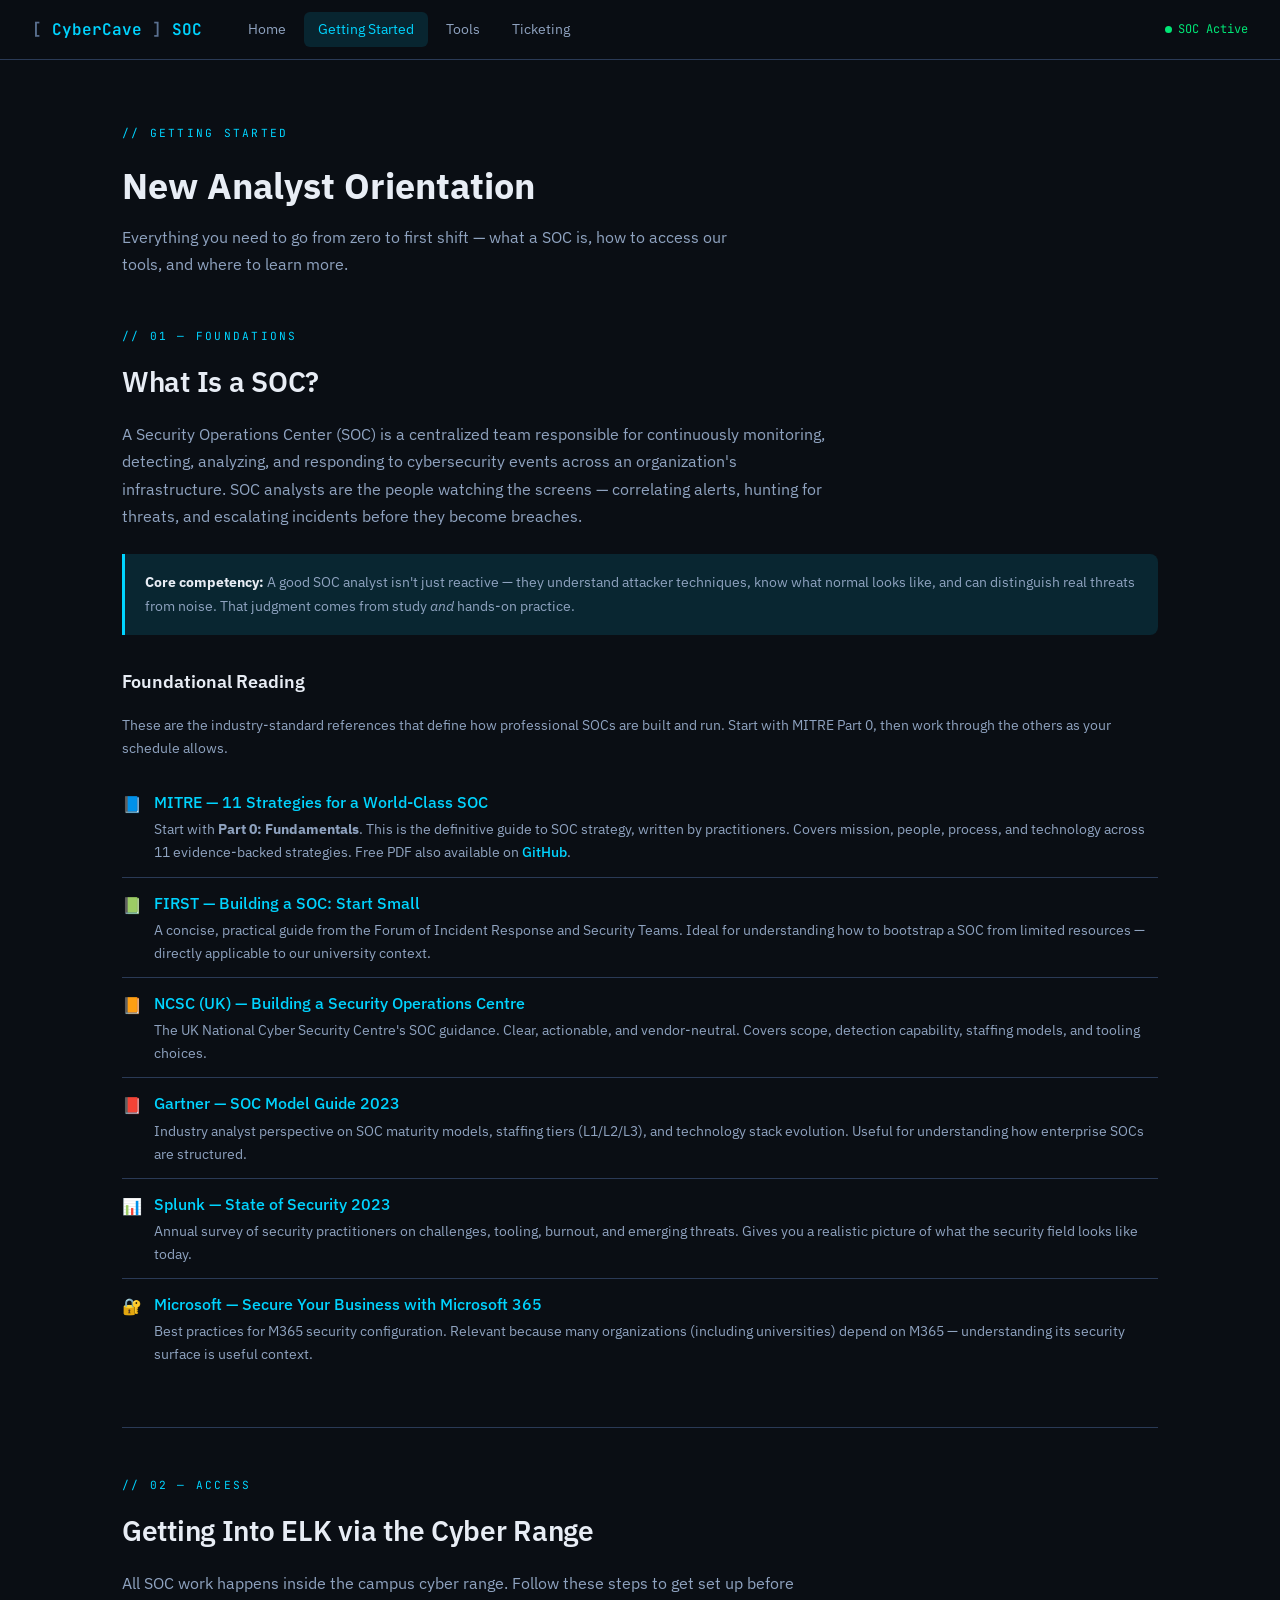
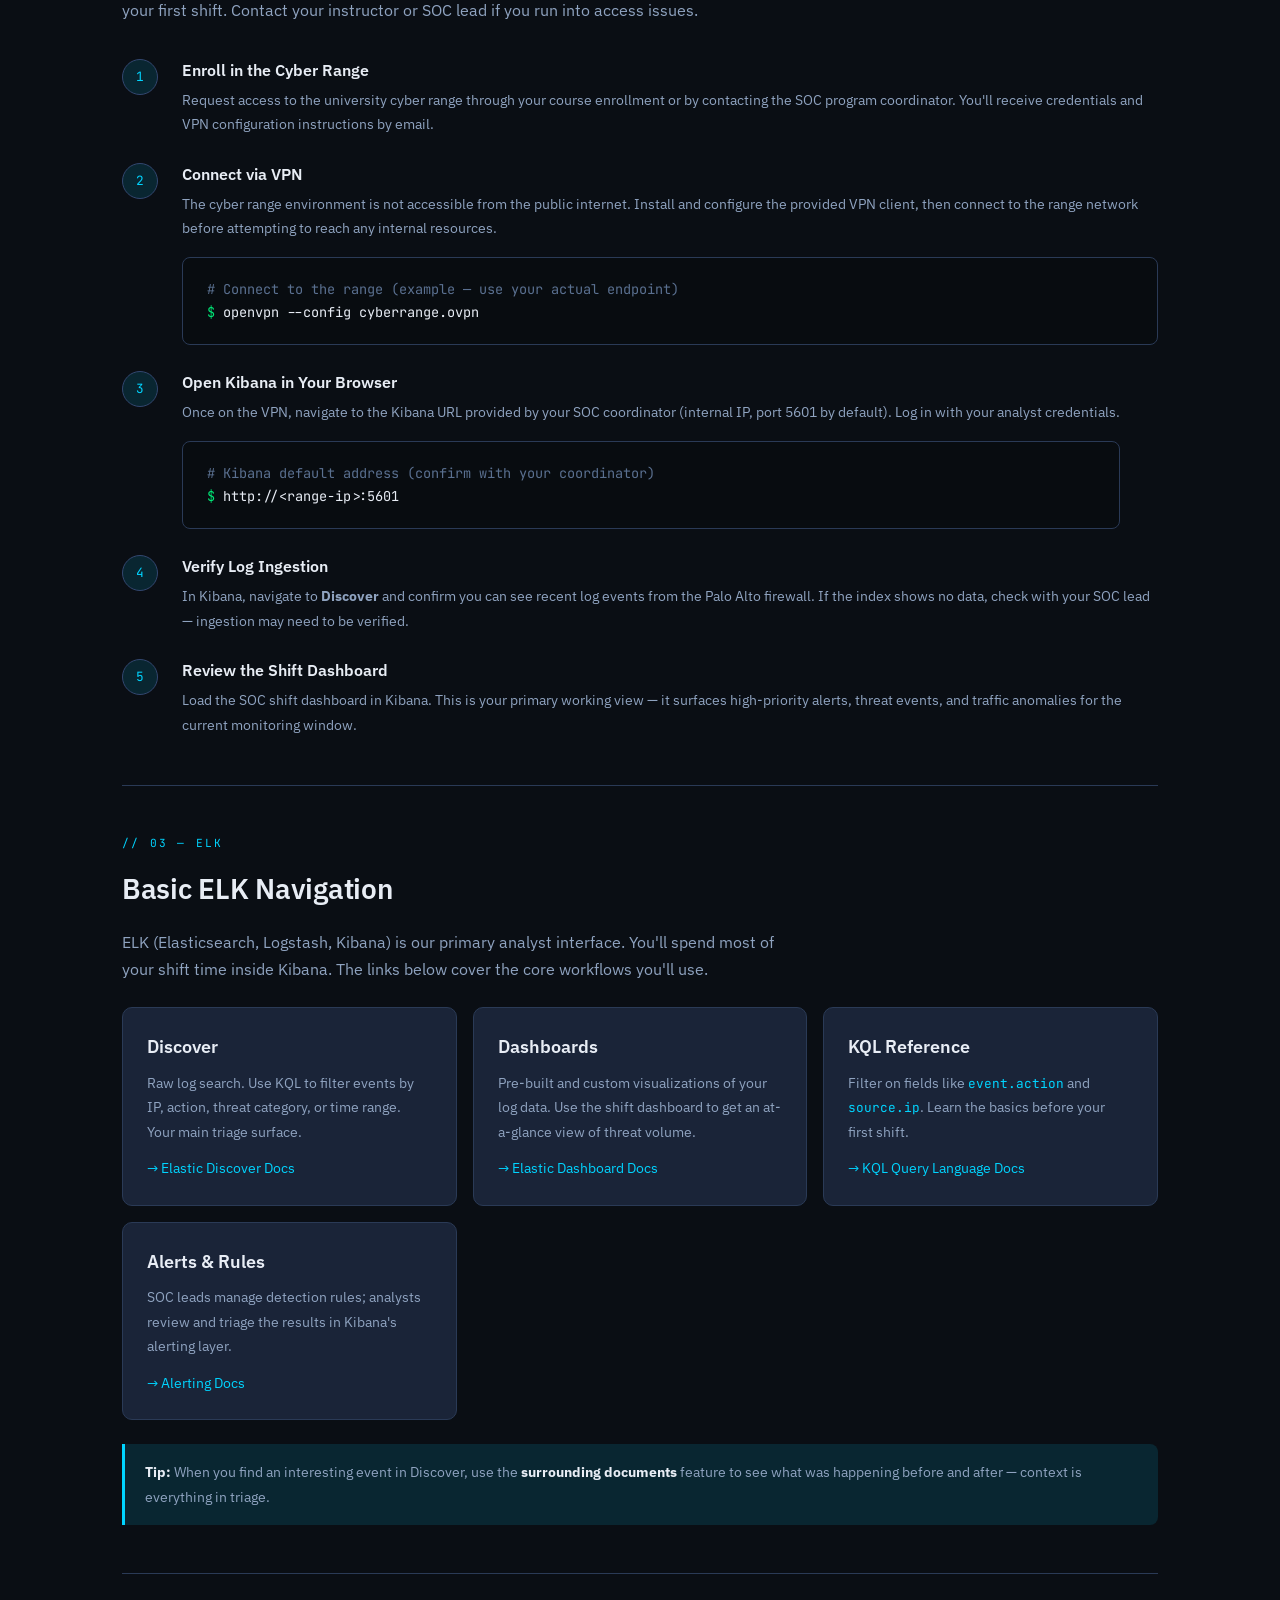
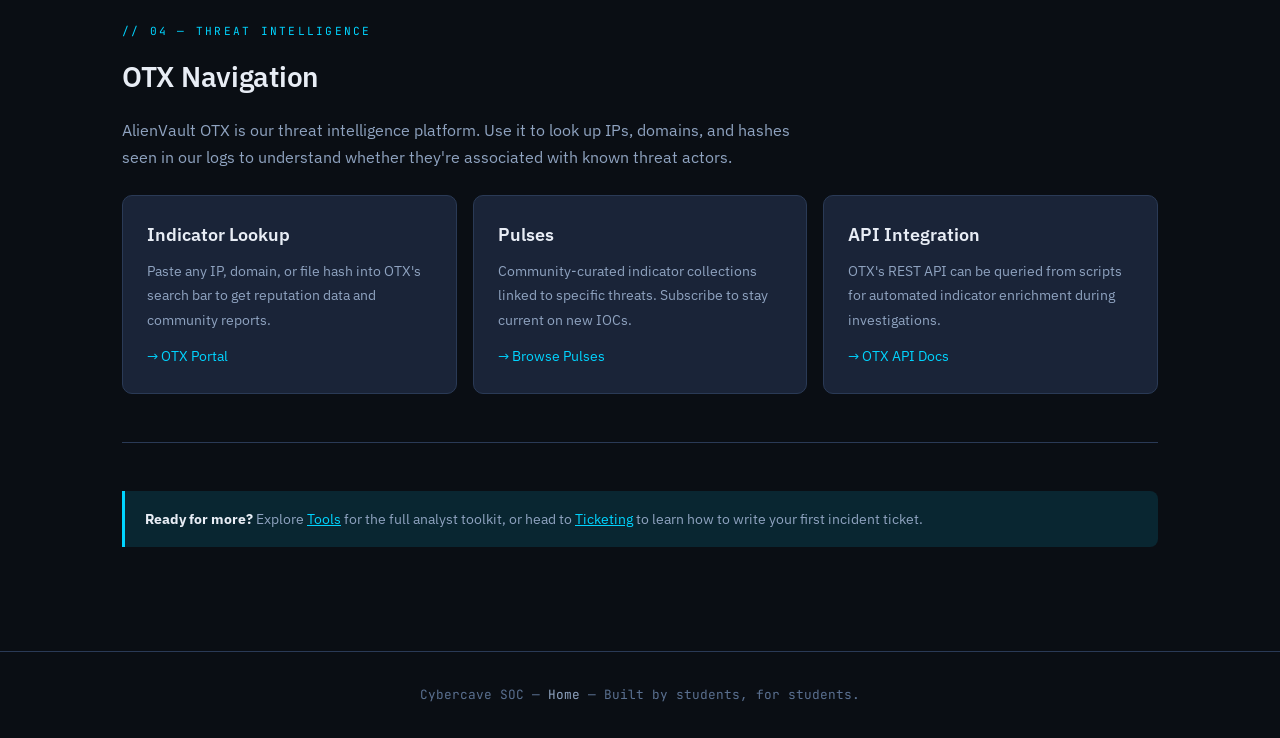
==== getting-started/index.html @ 420cb960 "Add getting-started page" ====
<!DOCTYPE html>
<html lang="en">
<head>
  <meta charset="UTF-8" />
  <meta name="viewport" content="width=device-width, initial-scale=1.0" />
  <title>Getting Started — Cybercave SOC</title>
  <link rel="preconnect" href="https://fonts.googleapis.com" />
  <link href="https://fonts.googleapis.com/css2?family=IBM+Plex+Sans:wght@400;500;600;700&family=JetBrains+Mono:wght@400;600&display=swap" rel="stylesheet" />
  <link rel="stylesheet" href="../style.css" />
</head>
<body>

<nav>
  <a href="../index.html" class="nav-brand">
    <span class="bracket">[</span>CyberCave<span class="bracket">]</span> SOC
  </a>
  <ul class="nav-links">
    <li><a href="../index.html">Home</a></li>
    <li><a href="index.html" class="active">Getting Started</a></li>
    <li><a href="../tools/index.html">Tools</a></li>
    <li><a href="../ticketing/index.html">Ticketing</a></li>
  </ul>
  <span class="nav-status">SOC Active</span>
</nav>

<div class="page-wrapper">

  <p class="section-label" style="margin-top: 1rem;">// Getting Started</p>
  <h1 style="font-size: 2.25rem; font-weight: 700; margin-bottom: 0.5rem;">New Analyst Orientation</h1>
  <p class="text-muted" style="font-size: 1rem; margin-bottom: 3rem; max-width: 640px;">
    Everything you need to go from zero to first shift — what a SOC is, how to access our tools,
    and where to learn more.
  </p>

  <section>
    <p class="section-label">// 01 — Foundations</p>
    <h2>What Is a SOC?</h2>
    <p class="text-muted" style="max-width: 720px; margin-bottom: 1.5rem;">
      A Security Operations Center (SOC) is a centralized team responsible for continuously monitoring,
      detecting, analyzing, and responding to cybersecurity events across an organization's infrastructure.
      SOC analysts are the people watching the screens — correlating alerts, hunting for threats,
      and escalating incidents before they become breaches.
    </p>

    <div class="callout">
      <p>
        <strong>Core competency:</strong> A good SOC analyst isn't just reactive — they understand
        attacker techniques, know what normal looks like, and can distinguish real threats from noise.
        That judgment comes from study <em>and</em> hands-on practice.
      </p>
    </div>

    <h3 style="margin-top: 2rem; margin-bottom: 1rem;">Foundational Reading</h3>
    <p class="text-muted text-sm" style="margin-bottom: 1rem;">
      These are the industry-standard references that define how professional SOCs are built and run.
      Start with MITRE Part 0, then work through the others as your schedule allows.
    </p>

    <ul class="resource-list">
      <li>
        <span class="res-icon">📘</span>
        <div>
          <a href="https://www.mitre.org/publications/technical-papers/11-strategies-world-class-cybersecurity-operations-center" target="_blank">
            MITRE — 11 Strategies for a World-Class SOC
          </a>
          <span class="res-desc">
            Start with <strong>Part 0: Fundamentals</strong>. This is the definitive guide to SOC strategy,
            written by practitioners. Covers mission, people, process, and technology across 11 evidence-backed strategies.
            Free PDF also available on <a href="https://github.com/cyb3rxp/awesome-soc/blob/main/11-strategies-of-a-world-class-cybersecurity-operations-center.pdf" target="_blank">GitHub</a>.
          </span>
        </div>
      </li>
      <li>
        <span class="res-icon">📗</span>
        <div>
          <a href="https://www.first.org/resources/guides/Factsheet_Building_a_SOC_start_small.pdf" target="_blank">
            FIRST — Building a SOC: Start Small
          </a>
          <span class="res-desc">
            A concise, practical guide from the Forum of Incident Response and Security Teams.
            Ideal for understanding how to bootstrap a SOC from limited resources —
            directly applicable to our university context.
          </span>
        </div>
      </li>
      <li>
        <span class="res-icon">📙</span>
        <div>
          <a href="https://www.ncsc.gov.uk/collection/building-a-security-operations-centre" target="_blank">
            NCSC (UK) — Building a Security Operations Centre
          </a>
          <span class="res-desc">
            The UK National Cyber Security Centre's SOC guidance. Clear, actionable, and vendor-neutral.
            Covers scope, detection capability, staffing models, and tooling choices.
          </span>
        </div>
      </li>
      <li>
        <span class="res-icon">📕</span>
        <div>
          <a href="https://fr.scribd.com/document/732782046/Gartner-SOC-Model-Guide-2023" target="_blank">
            Gartner — SOC Model Guide 2023
          </a>
          <span class="res-desc">
            Industry analyst perspective on SOC maturity models, staffing tiers (L1/L2/L3),
            and technology stack evolution. Useful for understanding how enterprise SOCs are structured.
          </span>
        </div>
      </li>
      <li>
        <span class="res-icon">📊</span>
        <div>
          <a href="https://www.splunk.com/en_us/pdfs/gated/ebooks/state-of-security-2023.pdf" target="_blank">
            Splunk — State of Security 2023
          </a>
          <span class="res-desc">
            Annual survey of security practitioners on challenges, tooling, burnout, and emerging threats.
            Gives you a realistic picture of what the security field looks like today.
          </span>
        </div>
      </li>
      <li>
        <span class="res-icon">🔐</span>
        <div>
          <a href="https://learn.microsoft.com/en-us/microsoft-365/admin/security-and-compliance/m365b-security-best-practices?view=o365-worldwide" target="_blank">
            Microsoft — Secure Your Business with Microsoft 365
          </a>
          <span class="res-desc">
            Best practices for M365 security configuration. Relevant because many organizations
            (including universities) depend on M365 — understanding its security surface is useful context.
          </span>
        </div>
      </li>
    </ul>
  </section>

  <hr class="section-divider" />

  <section>
    <p class="section-label">// 02 — Access</p>
    <h2>Getting Into ELK via the Cyber Range</h2>
    <p class="text-muted" style="margin-bottom: 1.5rem; max-width: 680px;">
      All SOC work happens inside the campus cyber range. Follow these steps to get set up
      before your first shift. Contact your instructor or SOC lead if you run into access issues.
    </p>

    <div class="steps">
      <div class="step">
        <div class="step-num"></div>
        <div class="step-body">
          <h4>Enroll in the Cyber Range</h4>
          <p>Request access to the university cyber range through your course enrollment or
          by contacting the SOC program coordinator. You'll receive credentials and VPN
          configuration instructions by email.</p>
        </div>
      </div>
      <div class="step">
        <div class="step-num"></div>
        <div class="step-body">
          <h4>Connect via VPN</h4>
          <p>The cyber range environment is not accessible from the public internet.
          Install and configure the provided VPN client, then connect to the range network
          before attempting to reach any internal resources.</p>
          <div class="terminal mt-2">
            <span class="comment"># Connect to the range (example — use your actual endpoint)</span><br>
            <span class="prompt">$</span> <span class="cmd">openvpn --config cyberrange.ovpn</span>
          </div>
        </div>
      </div>
      <div class="step">
        <div class="step-num"></div>
        <div class="step-body">
          <h4>Open Kibana in Your Browser</h4>
          <p>Once on the VPN, navigate to the Kibana URL provided by your SOC coordinator
          (internal IP, port 5601 by default). Log in with your analyst credentials.</p>
          <div class="terminal mt-2">
            <span class="comment"># Kibana default address (confirm with your coordinator)</span><br>
            <span class="prompt">$</span> <span class="cmd">http://&lt;range-ip&gt;:5601</span>
          </div>
        </div>
      </div>
      <div class="step">
        <div class="step-num"></div>
        <div class="step-body">
          <h4>Verify Log Ingestion</h4>
          <p>In Kibana, navigate to <strong>Discover</strong> and confirm you can see recent
          log events from the Palo Alto firewall. If the index shows no data, check with
          your SOC lead — ingestion may need to be verified.</p>
        </div>
      </div>
      <div class="step">
        <div class="step-num"></div>
        <div class="step-body">
          <h4>Review the Shift Dashboard</h4>
          <p>Load the SOC shift dashboard in Kibana. This is your primary working view —
          it surfaces high-priority alerts, threat events, and traffic anomalies for
          the current monitoring window.</p>
        </div>
      </div>
    </div>
  </section>

  <hr class="section-divider" />

  <section>
    <p class="section-label">// 03 — ELK</p>
    <h2>Basic ELK Navigation</h2>
    <p class="text-muted" style="margin-bottom: 1.5rem; max-width: 680px;">
      ELK (Elasticsearch, Logstash, Kibana) is our primary analyst interface. You'll spend most
      of your shift time inside Kibana. The links below cover the core workflows you'll use.
    </p>
    <div class="card-grid">
      <div class="card">
        <h3>Discover</h3>
        <p>Raw log search. Use KQL to filter events by IP, action, threat category, or time range. Your main triage surface.</p>
        <p style="margin-top: 0.75rem;"><a href="https://www.elastic.co/guide/en/kibana/current/discover.html" target="_blank">→ Elastic Discover Docs</a></p>
      </div>
      <div class="card">
        <h3>Dashboards</h3>
        <p>Pre-built and custom visualizations of your log data. Use the shift dashboard to get an at-a-glance view of threat volume.</p>
        <p style="margin-top: 0.75rem;"><a href="https://www.elastic.co/guide/en/kibana/current/dashboard.html" target="_blank">→ Elastic Dashboard Docs</a></p>
      </div>
      <div class="card">
        <h3>KQL Reference</h3>
        <p>Filter on fields like <code style="font-family: var(--mono); font-size: 0.8rem; color: var(--accent);">event.action</code> and <code style="font-family: var(--mono); font-size: 0.8rem; color: var(--accent);">source.ip</code>. Learn the basics before your first shift.</p>
        <p style="margin-top: 0.75rem;"><a href="https://www.elastic.co/guide/en/kibana/current/kuery-query.html" target="_blank">→ KQL Query Language Docs</a></p>
      </div>
      <div class="card">
        <h3>Alerts & Rules</h3>
        <p>SOC leads manage detection rules; analysts review and triage the results in Kibana's alerting layer.</p>
        <p style="margin-top: 0.75rem;"><a href="https://www.elastic.co/guide/en/kibana/current/alerting-getting-started.html" target="_blank">→ Alerting Docs</a></p>
      </div>
    </div>
    <div class="callout mt-3">
      <p><strong>Tip:</strong> When you find an interesting event in Discover, use the <strong>surrounding documents</strong> feature to see what was happening before and after — context is everything in triage.</p>
    </div>
  </section>

  <hr class="section-divider" />

  <section>
    <p class="section-label">// 04 — Threat Intelligence</p>
    <h2>OTX Navigation</h2>
    <p class="text-muted" style="margin-bottom: 1.5rem; max-width: 680px;">
      AlienVault OTX is our threat intelligence platform. Use it to look up IPs, domains, and hashes
      seen in our logs to understand whether they're associated with known threat actors.
    </p>
    <div class="card-grid">
      <div class="card">
        <h3>Indicator Lookup</h3>
        <p>Paste any IP, domain, or file hash into OTX's search bar to get reputation data and community reports.</p>
        <p style="margin-top: 0.75rem;"><a href="https://otx.alienvault.com" target="_blank">→ OTX Portal</a></p>
      </div>
      <div class="card">
        <h3>Pulses</h3>
        <p>Community-curated indicator collections linked to specific threats. Subscribe to stay current on new IOCs.</p>
        <p style="margin-top: 0.75rem;"><a href="https://otx.alienvault.com/browse/pulses" target="_blank">→ Browse Pulses</a></p>
      </div>
      <div class="card">
        <h3>API Integration</h3>
        <p>OTX's REST API can be queried from scripts for automated indicator enrichment during investigations.</p>
        <p style="margin-top: 0.75rem;"><a href="https://otx.alienvault.com/api" target="_blank">→ OTX API Docs</a></p>
      </div>
    </div>
  </section>

  <hr class="section-divider" />

  <div class="callout">
    <p>
      <strong>Ready for more?</strong> Explore <a href="../tools/index.html">Tools</a>
      for the full analyst toolkit, or head to <a href="../ticketing/index.html">Ticketing</a>
      to learn how to write your first incident ticket.
    </p>
  </div>

</div>

<footer>
  <p>Cybercave SOC &mdash; <a href="../index.html">Home</a> &mdash; Built by students, for students.</p>
</footer>

</body>
</html>
---- style.css ----
:root {
  --bg: #0a0e14;
  --bg2: #0f1520;
  --bg3: #141c2b;
  --surface: #1a2438;
  --surface2: #1e2b40;
  --border: #2a3a56;
  --border2: #334770;
  --accent: #00d4ff;
  --accent2: #0099cc;
  --accent-glow: rgba(0, 212, 255, 0.12);
  --green: #00e676;
  --amber: #ffab40;
  --red: #ff5252;
  --text: #e8edf5;
  --text2: #8fa3c0;
  --text3: #5a7090;
  --mono: 'JetBrains Mono', 'Fira Code', 'Courier New', monospace;
  --sans: 'IBM Plex Sans', 'Segoe UI', sans-serif;
}

* { box-sizing: border-box; margin: 0; padding: 0; }

html { scroll-behavior: smooth; }

body {
  background: var(--bg);
  color: var(--text);
  font-family: var(--sans);
  font-size: 16px;
  line-height: 1.7;
  min-height: 100vh;
}

/* ── NAV ── */
nav {
  position: sticky;
  top: 0;
  z-index: 100;
  background: rgba(10, 14, 20, 0.92);
  backdrop-filter: blur(12px);
  border-bottom: 1px solid var(--border);
  padding: 0 2rem;
  display: flex;
  align-items: center;
  gap: 2rem;
  height: 60px;
}

.nav-brand {
  display: flex;
  align-items: center;
  gap: 10px;
  font-family: var(--mono);
  font-size: 1rem;
  font-weight: 600;
  color: var(--accent);
  text-decoration: none;
  white-space: nowrap;
}

.nav-brand .bracket { color: var(--text3); }

.nav-links {
  display: flex;
  gap: 0.25rem;
  list-style: none;
  flex: 1;
}

.nav-links a {
  display: block;
  padding: 6px 14px;
  border-radius: 6px;
  color: var(--text2);
  text-decoration: none;
  font-size: 0.875rem;
  transition: color 0.2s, background 0.2s;
}

.nav-links a:hover,
.nav-links a.active {
  color: var(--accent);
  background: var(--accent-glow);
}

.nav-status {
  font-family: var(--mono);
  font-size: 0.75rem;
  color: var(--green);
  display: flex;
  align-items: center;
  gap: 6px;
}

.nav-status::before {
  content: '';
  width: 7px;
  height: 7px;
  border-radius: 50%;
  background: var(--green);
  animation: pulse 2s infinite;
}

@keyframes pulse {
  0%, 100% { opacity: 1; }
  50% { opacity: 0.4; }
}

/* ── LAYOUT ── */
.page-wrapper {
  max-width: 1100px;
  margin: 0 auto;
  padding: 3rem 2rem 5rem;
}

.page-wrapper.wide {
  max-width: 1300px;
}

/* ── HERO ── */
.hero {
  padding: 5rem 2rem 4rem;
  text-align: center;
  position: relative;
  overflow: hidden;
}

.hero-eyebrow {
  font-family: var(--mono);
  font-size: 0.75rem;
  letter-spacing: 0.15em;
  color: var(--accent);
  text-transform: uppercase;
  margin-bottom: 1.25rem;
}

.hero h1 {
  font-size: clamp(2.5rem, 6vw, 4.5rem);
  font-weight: 700;
  line-height: 1.1;
  letter-spacing: -0.02em;
  margin-bottom: 1.5rem;
}

.hero h1 .dim { color: var(--text3); }
.hero h1 .highlight { color: var(--accent); }

.hero-sub {
  font-size: 1.125rem;
  color: var(--text2);
  max-width: 640px;
  margin: 0 auto 2.5rem;
}

.hero-grid {
  display: grid;
  grid-template-columns: repeat(3, 1fr);
  gap: 1px;
  background: var(--border);
  border: 1px solid var(--border);
  border-radius: 12px;
  overflow: hidden;
  max-width: 700px;
  margin: 0 auto;
}

.hero-stat {
  background: var(--bg2);
  padding: 1.25rem;
  text-align: center;
}

.hero-stat .num {
  font-family: var(--mono);
  font-size: 1.75rem;
  font-weight: 600;
  color: var(--accent);
  display: block;
}

.hero-stat .label {
  font-size: 0.75rem;
  color: var(--text3);
  text-transform: uppercase;
  letter-spacing: 0.08em;
}

/* ── SECTION HEADINGS ── */
.section-label {
  font-family: var(--mono);
  font-size: 0.7rem;
  letter-spacing: 0.2em;
  text-transform: uppercase;
  color: var(--accent);
  margin-bottom: 0.75rem;
}

h2 {
  font-size: 1.75rem;
  font-weight: 600;
  letter-spacing: -0.01em;
  margin-bottom: 1rem;
}

h3 {
  font-size: 1.125rem;
  font-weight: 600;
  margin-bottom: 0.5rem;
}

/* ── CARDS ── */
.card {
  background: var(--surface);
  border: 1px solid var(--border);
  border-radius: 10px;
  padding: 1.5rem;
}

.card-grid {
  display: grid;
  grid-template-columns: repeat(auto-fit, minmax(280px, 1fr));
  gap: 1rem;
  margin-top: 1.5rem;
}

.card-icon {
  width: 40px;
  height: 40px;
  border-radius: 8px;
  background: var(--accent-glow);
  border: 1px solid var(--border2);
  display: flex;
  align-items: center;
  justify-content: center;
  margin-bottom: 1rem;
  font-size: 1.1rem;
  color: var(--accent);
}

.card p {
  color: var(--text2);
  font-size: 0.9rem;
}

.card a {
  color: var(--accent);
  text-decoration: none;
}

.card a:hover { text-decoration: underline; }

/* ── ARCHITECTURE DIAGRAM ── */
.arch-block {
  background: var(--bg2);
  border: 1px solid var(--border);
  border-radius: 12px;
  padding: 2rem;
  margin: 2rem 0;
}

.arch-flow {
  display: flex;
  align-items: center;
  gap: 0;
  flex-wrap: wrap;
  justify-content: center;
  margin: 1.5rem 0;
}

.arch-node {
  background: var(--surface2);
  border: 1px solid var(--border2);
  border-radius: 8px;
  padding: 1rem 1.5rem;
  text-align: center;
  min-width: 140px;
}

.arch-node .node-label {
  font-family: var(--mono);
  font-size: 0.8rem;
  color: var(--accent);
  font-weight: 600;
}

.arch-node .node-sub {
  font-size: 0.72rem;
  color: var(--text3);
  margin-top: 3px;
}

.arch-arrow {
  color: var(--text3);
  font-size: 1.5rem;
  padding: 0 0.75rem;
  flex-shrink: 0;
}

/* ── CODE / TERMINAL ── */
.terminal {
  background: #080c10;
  border: 1px solid var(--border);
  border-radius: 8px;
  padding: 1.25rem 1.5rem;
  font-family: var(--mono);
  font-size: 0.85rem;
  color: var(--text2);
  overflow-x: auto;
}

.terminal .prompt { color: var(--green); }
.terminal .cmd { color: var(--text); }
.terminal .comment { color: var(--text3); }

/* ── STEPS ── */
.steps { counter-reset: step; margin: 2rem 0; }

.step {
  display: flex;
  gap: 1.5rem;
  margin-bottom: 1.5rem;
  align-items: flex-start;
}

.step-num {
  counter-increment: step;
  width: 36px;
  height: 36px;
  border-radius: 50%;
  background: var(--accent-glow);
  border: 1px solid var(--border2);
  display: flex;
  align-items: center;
  justify-content: center;
  font-family: var(--mono);
  font-size: 0.8rem;
  color: var(--accent);
  flex-shrink: 0;
  margin-top: 2px;
}

.step-num::after { content: counter(step); }

.step-body h4 {
  font-size: 1rem;
  font-weight: 600;
  margin-bottom: 0.25rem;
}

.step-body p {
  color: var(--text2);
  font-size: 0.9rem;
}

/* ── RESOURCE LINKS ── */
.resource-list {
  list-style: none;
  margin: 1rem 0;
}

.resource-list li {
  border-bottom: 1px solid var(--border);
  padding: 0.75rem 0;
  display: flex;
  align-items: flex-start;
  gap: 0.75rem;
}

.resource-list li:last-child { border-bottom: none; }

.resource-list .res-icon {
  font-size: 1rem;
  margin-top: 2px;
  flex-shrink: 0;
}

.resource-list a {
  color: var(--accent);
  text-decoration: none;
  font-weight: 500;
}

.resource-list a:hover { text-decoration: underline; }

.resource-list .res-desc {
  display: block;
  color: var(--text2);
  font-size: 0.85rem;
  margin-top: 2px;
}

/* ── BADGES ── */
.badge {
  display: inline-block;
  font-family: var(--mono);
  font-size: 0.7rem;
  padding: 3px 8px;
  border-radius: 4px;
  font-weight: 600;
  letter-spacing: 0.05em;
  text-transform: uppercase;
}

.badge-green { background: rgba(0,230,118,0.1); color: var(--green); border: 1px solid rgba(0,230,118,0.25); }
.badge-amber { background: rgba(255,171,64,0.1); color: var(--amber); border: 1px solid rgba(255,171,64,0.25); }
.badge-red   { background: rgba(255,82,82,0.1);  color: var(--red);   border: 1px solid rgba(255,82,82,0.25); }
.badge-blue  { background: var(--accent-glow);   color: var(--accent); border: 1px solid var(--border2); }

/* ── DIVIDER ── */
.section-divider {
  border: none;
  border-top: 1px solid var(--border);
  margin: 3rem 0;
}

/* ── CALLOUT ── */
.callout {
  border-left: 3px solid var(--accent);
  background: var(--accent-glow);
  border-radius: 0 8px 8px 0;
  padding: 1rem 1.25rem;
  margin: 1.5rem 0;
}

.callout p { color: var(--text2); font-size: 0.9rem; margin: 0; }
.callout strong { color: var(--text); }

/* ── FOOTER ── */
footer {
  border-top: 1px solid var(--border);
  padding: 2rem;
  text-align: center;
  color: var(--text3);
  font-size: 0.8rem;
  font-family: var(--mono);
}

footer a { color: var(--text2); text-decoration: none; }
footer a:hover { color: var(--accent); }

/* ── TABLE ── */
.data-table {
  width: 100%;
  border-collapse: collapse;
  font-size: 0.875rem;
  margin: 1.5rem 0;
}

.data-table th {
  background: var(--surface);
  color: var(--text2);
  font-size: 0.75rem;
  text-transform: uppercase;
  letter-spacing: 0.1em;
  padding: 0.75rem 1rem;
  text-align: left;
  border-bottom: 1px solid var(--border);
}

.data-table td {
  padding: 0.75rem 1rem;
  border-bottom: 1px solid var(--border);
  color: var(--text2);
}

.data-table tr:hover td { background: var(--surface); }

.data-table .tool-name {
  color: var(--text);
  font-weight: 500;
}

/* ── UTILITY ── */
.mt-1 { margin-top: 0.5rem; }
.mt-2 { margin-top: 1rem; }
.mt-3 { margin-top: 1.5rem; }
.mt-4 { margin-top: 2rem; }
.mb-2 { margin-bottom: 1rem; }
.mb-3 { margin-bottom: 1.5rem; }

.text-mono { font-family: var(--mono); }
.text-muted { color: var(--text2); }
.text-sm { font-size: 0.875rem; }

a { color: var(--accent); }

@media (max-width: 768px) {
  nav { padding: 0 1rem; gap: 1rem; }
  .nav-links { display: none; }
  .hero { padding: 3rem 1.5rem; }
  .hero-grid { grid-template-columns: repeat(3, 1fr); }
  .page-wrapper { padding: 2rem 1.25rem 4rem; }
  .arch-flow { flex-direction: column; }
  .arch-arrow { transform: rotate(90deg); }
}
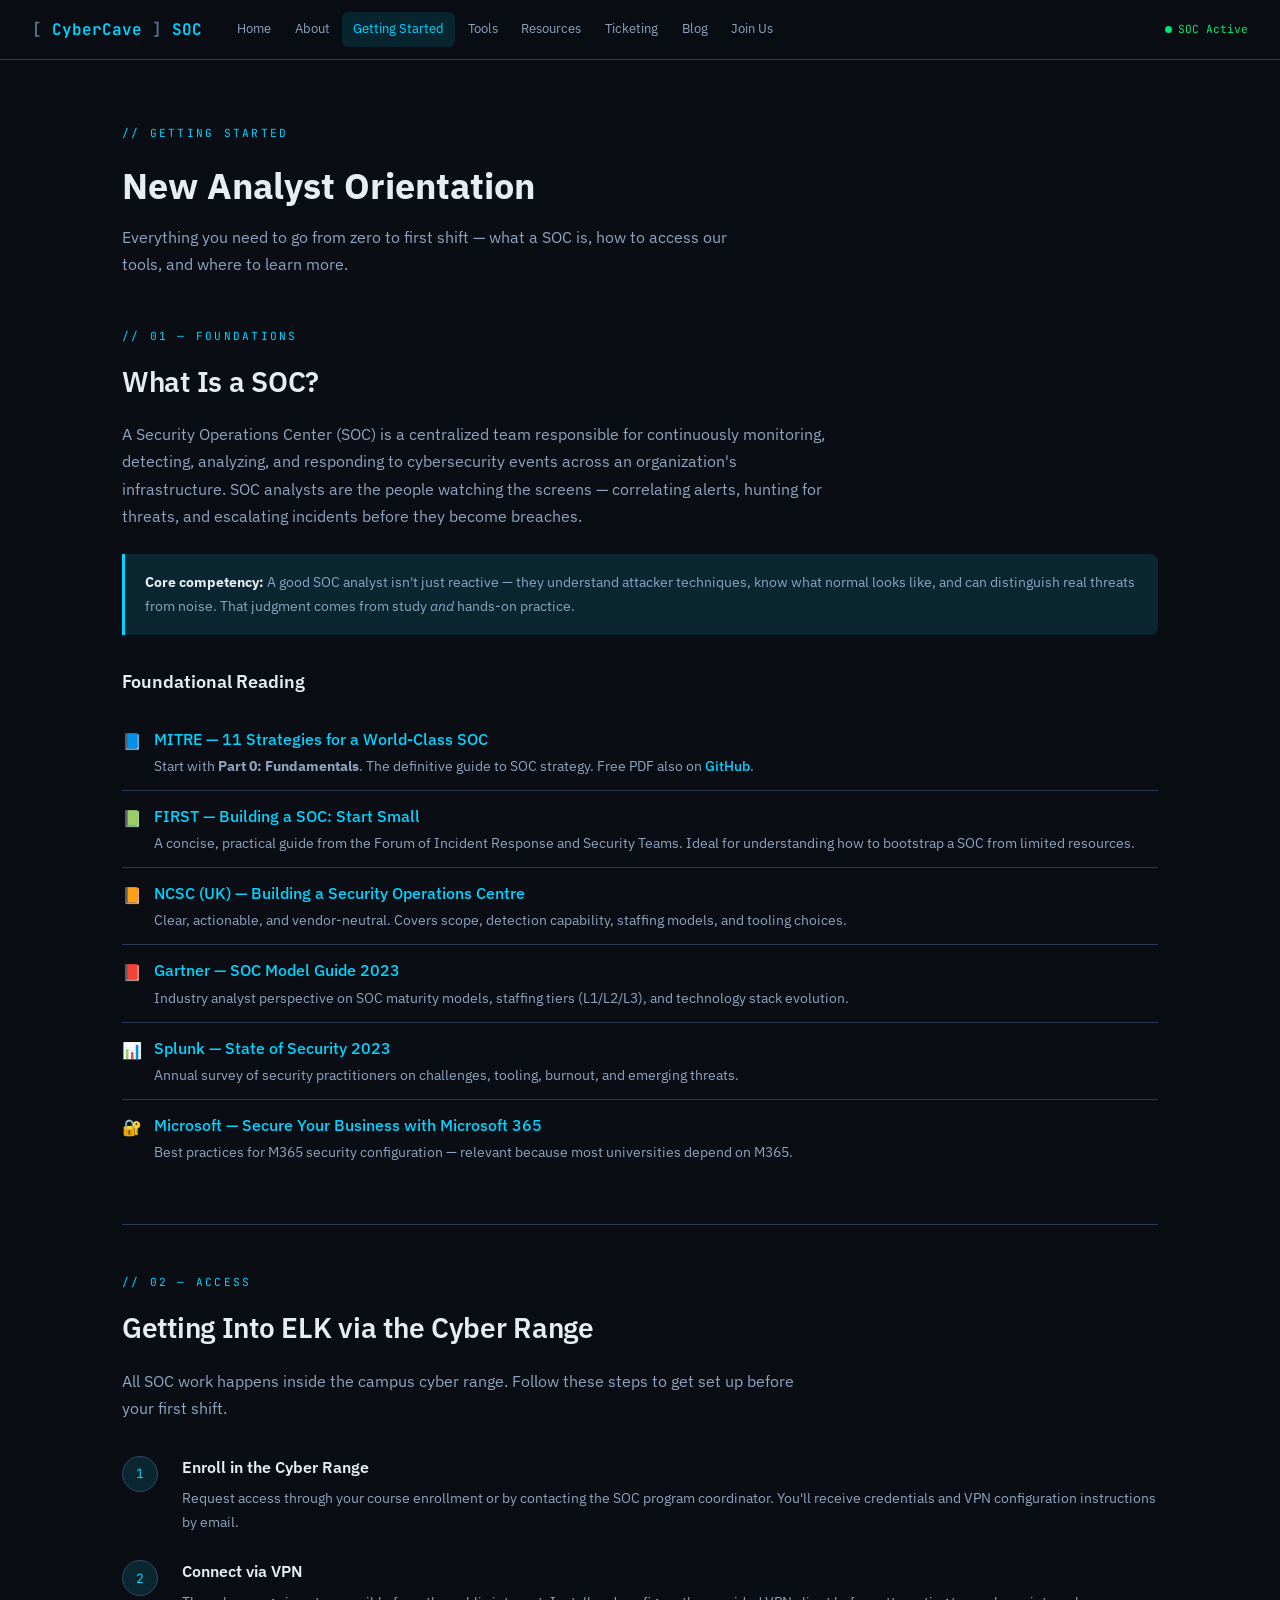
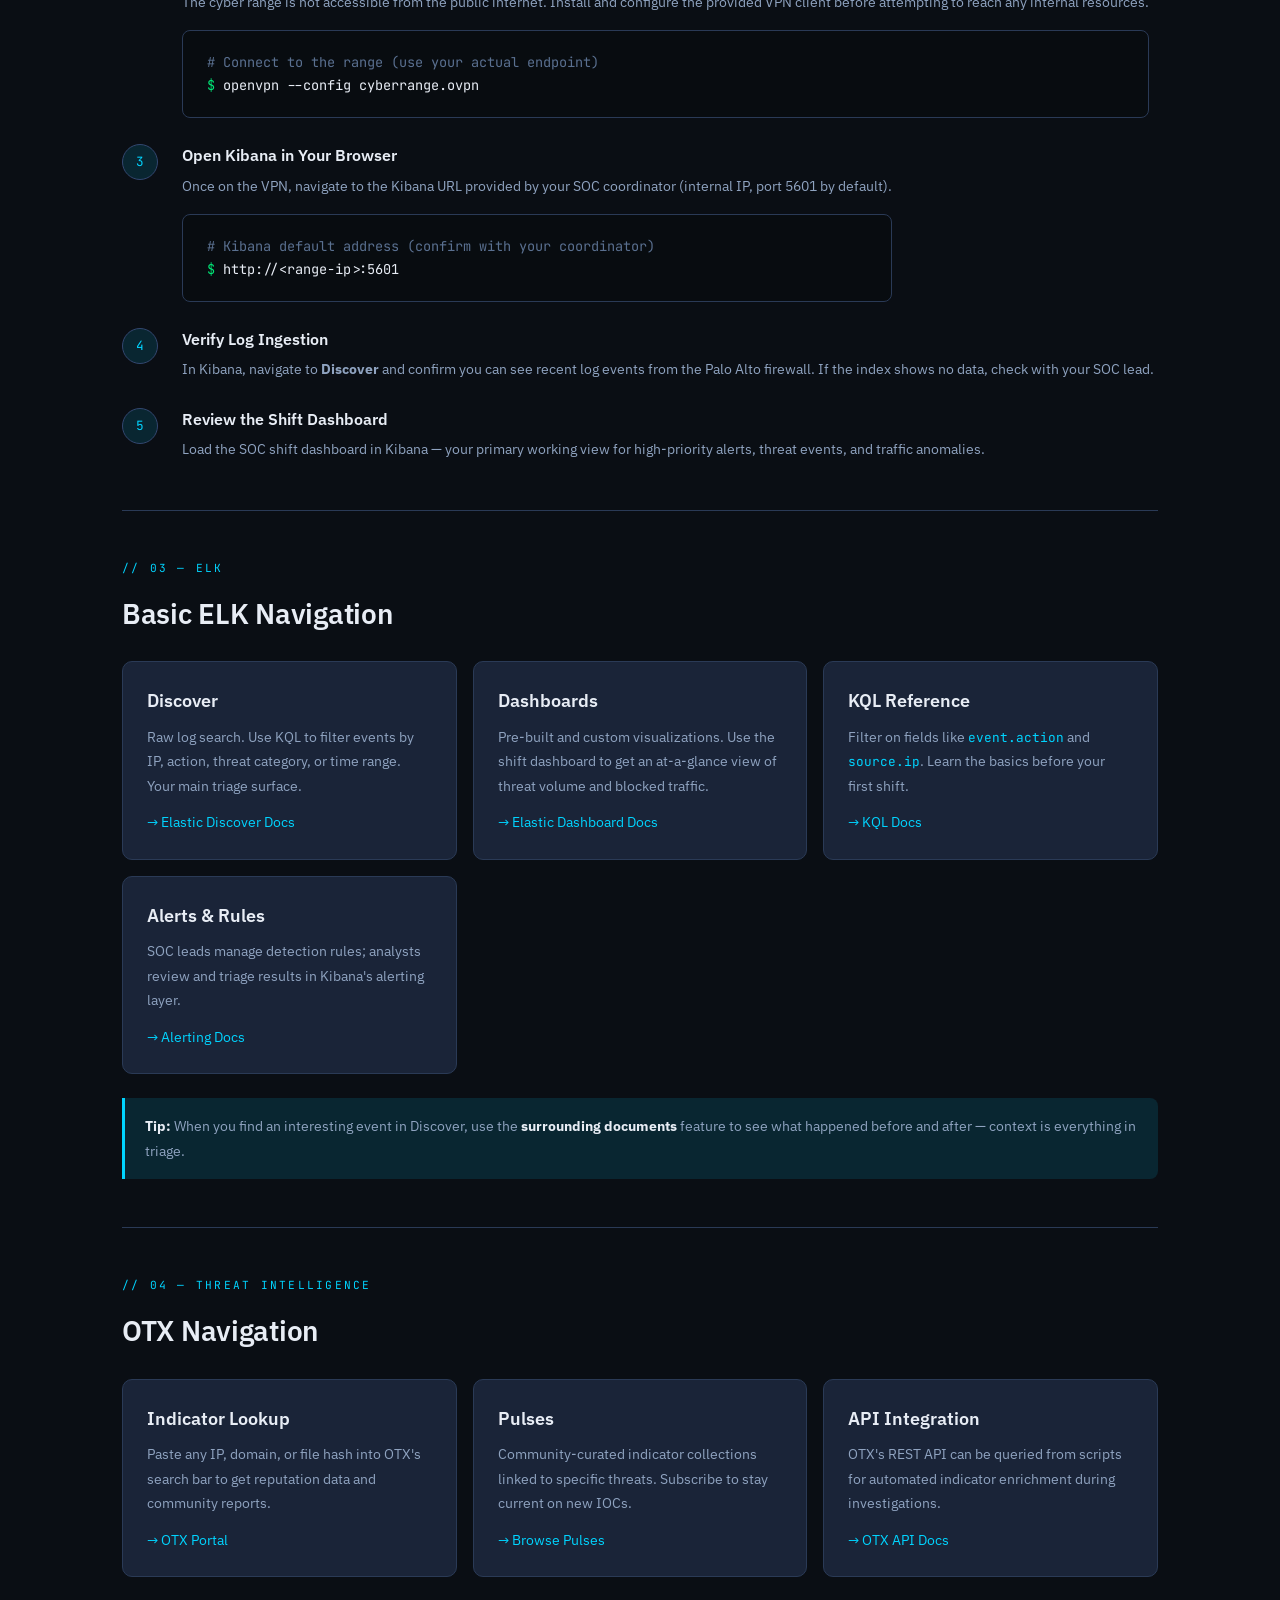
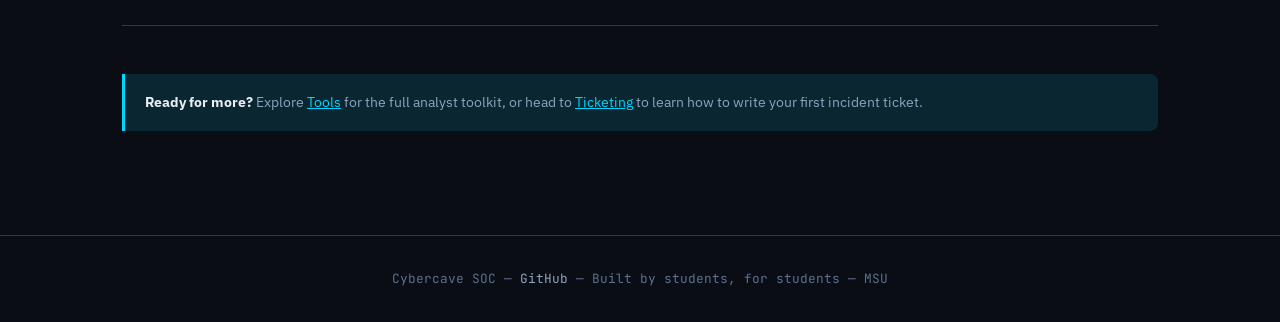
==== commit 00ae44db: "Getting-started links" ====
--- a/getting-started/index.html
+++ b/getting-started/index.html
@@ -11,14 +11,16 @@
 <body>
 
 <nav>
-  <a href="../index.html" class="nav-brand">
-    <span class="bracket">[</span>CyberCave<span class="bracket">]</span> SOC
-  </a>
+  <a href="../index.html" class="nav-brand"><span class="bracket">[</span>CyberCave<span class="bracket">]</span> SOC</a>
   <ul class="nav-links">
     <li><a href="../index.html">Home</a></li>
+    <li><a href="../about/index.html">About</a></li>
     <li><a href="index.html" class="active">Getting Started</a></li>
     <li><a href="../tools/index.html">Tools</a></li>
+    <li><a href="../resources/index.html">Resources</a></li>
     <li><a href="../ticketing/index.html">Ticketing</a></li>
+    <li><a href="../blog/index.html">Blog</a></li>
+    <li><a href="../careers/index.html">Join Us</a></li>
   </ul>
   <span class="nav-status">SOC Active</span>
 </nav>
@@ -28,107 +30,62 @@
   <p class="section-label" style="margin-top: 1rem;">// Getting Started</p>
   <h1 style="font-size: 2.25rem; font-weight: 700; margin-bottom: 0.5rem;">New Analyst Orientation</h1>
   <p class="text-muted" style="font-size: 1rem; margin-bottom: 3rem; max-width: 640px;">
-    Everything you need to go from zero to first shift — what a SOC is, how to access our tools,
-    and where to learn more.
+    Everything you need to go from zero to first shift — what a SOC is, how to access our tools, and where to learn more.
   </p>
 
   <section>
     <p class="section-label">// 01 — Foundations</p>
     <h2>What Is a SOC?</h2>
     <p class="text-muted" style="max-width: 720px; margin-bottom: 1.5rem;">
-      A Security Operations Center (SOC) is a centralized team responsible for continuously monitoring,
-      detecting, analyzing, and responding to cybersecurity events across an organization's infrastructure.
-      SOC analysts are the people watching the screens — correlating alerts, hunting for threats,
-      and escalating incidents before they become breaches.
+      A Security Operations Center (SOC) is a centralized team responsible for continuously monitoring, detecting, analyzing, and responding to cybersecurity events across an organization's infrastructure. SOC analysts are the people watching the screens — correlating alerts, hunting for threats, and escalating incidents before they become breaches.
     </p>
 
     <div class="callout">
-      <p>
-        <strong>Core competency:</strong> A good SOC analyst isn't just reactive — they understand
-        attacker techniques, know what normal looks like, and can distinguish real threats from noise.
-        That judgment comes from study <em>and</em> hands-on practice.
-      </p>
+      <p><strong>Core competency:</strong> A good SOC analyst isn't just reactive — they understand attacker techniques, know what normal looks like, and can distinguish real threats from noise. That judgment comes from study <em>and</em> hands-on practice.</p>
     </div>
 
     <h3 style="margin-top: 2rem; margin-bottom: 1rem;">Foundational Reading</h3>
-    <p class="text-muted text-sm" style="margin-bottom: 1rem;">
-      These are the industry-standard references that define how professional SOCs are built and run.
-      Start with MITRE Part 0, then work through the others as your schedule allows.
-    </p>
-
     <ul class="resource-list">
       <li>
         <span class="res-icon">📘</span>
         <div>
-          <a href="https://www.mitre.org/publications/technical-papers/11-strategies-world-class-cybersecurity-operations-center" target="_blank">
-            MITRE — 11 Strategies for a World-Class SOC
-          </a>
-          <span class="res-desc">
-            Start with <strong>Part 0: Fundamentals</strong>. This is the definitive guide to SOC strategy,
-            written by practitioners. Covers mission, people, process, and technology across 11 evidence-backed strategies.
-            Free PDF also available on <a href="https://github.com/cyb3rxp/awesome-soc/blob/main/11-strategies-of-a-world-class-cybersecurity-operations-center.pdf" target="_blank">GitHub</a>.
-          </span>
+          <a href="https://www.mitre.org/publications/technical-papers/11-strategies-world-class-cybersecurity-operations-center" target="_blank">MITRE — 11 Strategies for a World-Class SOC</a>
+          <span class="res-desc">Start with <strong>Part 0: Fundamentals</strong>. The definitive guide to SOC strategy. Free PDF also on <a href="https://github.com/cyb3rxp/awesome-soc/blob/main/11-strategies-of-a-world-class-cybersecurity-operations-center.pdf" target="_blank">GitHub</a>.</span>
         </div>
       </li>
       <li>
         <span class="res-icon">📗</span>
         <div>
-          <a href="https://www.first.org/resources/guides/Factsheet_Building_a_SOC_start_small.pdf" target="_blank">
-            FIRST — Building a SOC: Start Small
-          </a>
-          <span class="res-desc">
-            A concise, practical guide from the Forum of Incident Response and Security Teams.
-            Ideal for understanding how to bootstrap a SOC from limited resources —
-            directly applicable to our university context.
-          </span>
+          <a href="https://www.first.org/resources/guides/Factsheet_Building_a_SOC_start_small.pdf" target="_blank">FIRST — Building a SOC: Start Small</a>
+          <span class="res-desc">A concise, practical guide from the Forum of Incident Response and Security Teams. Ideal for understanding how to bootstrap a SOC from limited resources.</span>
         </div>
       </li>
       <li>
         <span class="res-icon">📙</span>
         <div>
-          <a href="https://www.ncsc.gov.uk/collection/building-a-security-operations-centre" target="_blank">
-            NCSC (UK) — Building a Security Operations Centre
-          </a>
-          <span class="res-desc">
-            The UK National Cyber Security Centre's SOC guidance. Clear, actionable, and vendor-neutral.
-            Covers scope, detection capability, staffing models, and tooling choices.
-          </span>
+          <a href="https://www.ncsc.gov.uk/collection/building-a-security-operations-centre" target="_blank">NCSC (UK) — Building a Security Operations Centre</a>
+          <span class="res-desc">Clear, actionable, and vendor-neutral. Covers scope, detection capability, staffing models, and tooling choices.</span>
         </div>
       </li>
       <li>
         <span class="res-icon">📕</span>
         <div>
-          <a href="https://fr.scribd.com/document/732782046/Gartner-SOC-Model-Guide-2023" target="_blank">
-            Gartner — SOC Model Guide 2023
-          </a>
-          <span class="res-desc">
-            Industry analyst perspective on SOC maturity models, staffing tiers (L1/L2/L3),
-            and technology stack evolution. Useful for understanding how enterprise SOCs are structured.
-          </span>
+          <a href="https://fr.scribd.com/document/732782046/Gartner-SOC-Model-Guide-2023" target="_blank">Gartner — SOC Model Guide 2023</a>
+          <span class="res-desc">Industry analyst perspective on SOC maturity models, staffing tiers (L1/L2/L3), and technology stack evolution.</span>
         </div>
       </li>
       <li>
         <span class="res-icon">📊</span>
         <div>
-          <a href="https://www.splunk.com/en_us/pdfs/gated/ebooks/state-of-security-2023.pdf" target="_blank">
-            Splunk — State of Security 2023
-          </a>
-          <span class="res-desc">
-            Annual survey of security practitioners on challenges, tooling, burnout, and emerging threats.
-            Gives you a realistic picture of what the security field looks like today.
-          </span>
+          <a href="https://www.splunk.com/en_us/pdfs/gated/ebooks/state-of-security-2023.pdf" target="_blank">Splunk — State of Security 2023</a>
+          <span class="res-desc">Annual survey of security practitioners on challenges, tooling, burnout, and emerging threats.</span>
         </div>
       </li>
       <li>
         <span class="res-icon">🔐</span>
         <div>
-          <a href="https://learn.microsoft.com/en-us/microsoft-365/admin/security-and-compliance/m365b-security-best-practices?view=o365-worldwide" target="_blank">
-            Microsoft — Secure Your Business with Microsoft 365
-          </a>
-          <span class="res-desc">
-            Best practices for M365 security configuration. Relevant because many organizations
-            (including universities) depend on M365 — understanding its security surface is useful context.
-          </span>
+          <a href="https://learn.microsoft.com/en-us/microsoft-365/admin/security-and-compliance/m365b-security-best-practices?view=o365-worldwide" target="_blank">Microsoft — Secure Your Business with Microsoft 365</a>
+          <span class="res-desc">Best practices for M365 security configuration — relevant because most universities depend on M365.</span>
         </div>
       </li>
     </ul>
@@ -139,30 +96,23 @@
   <section>
     <p class="section-label">// 02 — Access</p>
     <h2>Getting Into ELK via the Cyber Range</h2>
-    <p class="text-muted" style="margin-bottom: 1.5rem; max-width: 680px;">
-      All SOC work happens inside the campus cyber range. Follow these steps to get set up
-      before your first shift. Contact your instructor or SOC lead if you run into access issues.
-    </p>
+    <p class="text-muted" style="margin-bottom: 1.5rem; max-width: 680px;">All SOC work happens inside the campus cyber range. Follow these steps to get set up before your first shift.</p>
 
     <div class="steps">
       <div class="step">
         <div class="step-num"></div>
         <div class="step-body">
           <h4>Enroll in the Cyber Range</h4>
-          <p>Request access to the university cyber range through your course enrollment or
-          by contacting the SOC program coordinator. You'll receive credentials and VPN
-          configuration instructions by email.</p>
+          <p>Request access through your course enrollment or by contacting the SOC program coordinator. You'll receive credentials and VPN configuration instructions by email.</p>
         </div>
       </div>
       <div class="step">
         <div class="step-num"></div>
         <div class="step-body">
           <h4>Connect via VPN</h4>
-          <p>The cyber range environment is not accessible from the public internet.
-          Install and configure the provided VPN client, then connect to the range network
-          before attempting to reach any internal resources.</p>
+          <p>The cyber range is not accessible from the public internet. Install and configure the provided VPN client before attempting to reach any internal resources.</p>
           <div class="terminal mt-2">
-            <span class="comment"># Connect to the range (example — use your actual endpoint)</span><br>
+            <span class="comment"># Connect to the range (use your actual endpoint)</span><br>
             <span class="prompt">$</span> <span class="cmd">openvpn --config cyberrange.ovpn</span>
           </div>
         </div>
@@ -171,8 +121,7 @@
         <div class="step-num"></div>
         <div class="step-body">
           <h4>Open Kibana in Your Browser</h4>
-          <p>Once on the VPN, navigate to the Kibana URL provided by your SOC coordinator
-          (internal IP, port 5601 by default). Log in with your analyst credentials.</p>
+          <p>Once on the VPN, navigate to the Kibana URL provided by your SOC coordinator (internal IP, port 5601 by default).</p>
           <div class="terminal mt-2">
             <span class="comment"># Kibana default address (confirm with your coordinator)</span><br>
             <span class="prompt">$</span> <span class="cmd">http://&lt;range-ip&gt;:5601</span>
@@ -183,18 +132,14 @@
         <div class="step-num"></div>
         <div class="step-body">
           <h4>Verify Log Ingestion</h4>
-          <p>In Kibana, navigate to <strong>Discover</strong> and confirm you can see recent
-          log events from the Palo Alto firewall. If the index shows no data, check with
-          your SOC lead — ingestion may need to be verified.</p>
+          <p>In Kibana, navigate to <strong>Discover</strong> and confirm you can see recent log events from the Palo Alto firewall. If the index shows no data, check with your SOC lead.</p>
         </div>
       </div>
       <div class="step">
         <div class="step-num"></div>
         <div class="step-body">
           <h4>Review the Shift Dashboard</h4>
-          <p>Load the SOC shift dashboard in Kibana. This is your primary working view —
-          it surfaces high-priority alerts, threat events, and traffic anomalies for
-          the current monitoring window.</p>
+          <p>Load the SOC shift dashboard in Kibana — your primary working view for high-priority alerts, threat events, and traffic anomalies.</p>
         </div>
       </div>
     </div>
@@ -205,10 +150,6 @@
   <section>
     <p class="section-label">// 03 — ELK</p>
     <h2>Basic ELK Navigation</h2>
-    <p class="text-muted" style="margin-bottom: 1.5rem; max-width: 680px;">
-      ELK (Elasticsearch, Logstash, Kibana) is our primary analyst interface. You'll spend most
-      of your shift time inside Kibana. The links below cover the core workflows you'll use.
-    </p>
     <div class="card-grid">
       <div class="card">
         <h3>Discover</h3>
@@ -217,22 +158,22 @@
       </div>
       <div class="card">
         <h3>Dashboards</h3>
-        <p>Pre-built and custom visualizations of your log data. Use the shift dashboard to get an at-a-glance view of threat volume.</p>
+        <p>Pre-built and custom visualizations. Use the shift dashboard to get an at-a-glance view of threat volume and blocked traffic.</p>
         <p style="margin-top: 0.75rem;"><a href="https://www.elastic.co/guide/en/kibana/current/dashboard.html" target="_blank">→ Elastic Dashboard Docs</a></p>
       </div>
       <div class="card">
         <h3>KQL Reference</h3>
         <p>Filter on fields like <code style="font-family: var(--mono); font-size: 0.8rem; color: var(--accent);">event.action</code> and <code style="font-family: var(--mono); font-size: 0.8rem; color: var(--accent);">source.ip</code>. Learn the basics before your first shift.</p>
-        <p style="margin-top: 0.75rem;"><a href="https://www.elastic.co/guide/en/kibana/current/kuery-query.html" target="_blank">→ KQL Query Language Docs</a></p>
+        <p style="margin-top: 0.75rem;"><a href="https://www.elastic.co/guide/en/kibana/current/kuery-query.html" target="_blank">→ KQL Docs</a></p>
       </div>
       <div class="card">
         <h3>Alerts & Rules</h3>
-        <p>SOC leads manage detection rules; analysts review and triage the results in Kibana's alerting layer.</p>
+        <p>SOC leads manage detection rules; analysts review and triage results in Kibana's alerting layer.</p>
         <p style="margin-top: 0.75rem;"><a href="https://www.elastic.co/guide/en/kibana/current/alerting-getting-started.html" target="_blank">→ Alerting Docs</a></p>
       </div>
     </div>
     <div class="callout mt-3">
-      <p><strong>Tip:</strong> When you find an interesting event in Discover, use the <strong>surrounding documents</strong> feature to see what was happening before and after — context is everything in triage.</p>
+      <p><strong>Tip:</strong> When you find an interesting event in Discover, use the <strong>surrounding documents</strong> feature to see what happened before and after — context is everything in triage.</p>
     </div>
   </section>
 
@@ -241,10 +182,6 @@
   <section>
     <p class="section-label">// 04 — Threat Intelligence</p>
     <h2>OTX Navigation</h2>
-    <p class="text-muted" style="margin-bottom: 1.5rem; max-width: 680px;">
-      AlienVault OTX is our threat intelligence platform. Use it to look up IPs, domains, and hashes
-      seen in our logs to understand whether they're associated with known threat actors.
-    </p>
     <div class="card-grid">
       <div class="card">
         <h3>Indicator Lookup</h3>
@@ -267,18 +204,13 @@
   <hr class="section-divider" />
 
   <div class="callout">
-    <p>
-      <strong>Ready for more?</strong> Explore <a href="../tools/index.html">Tools</a>
-      for the full analyst toolkit, or head to <a href="../ticketing/index.html">Ticketing</a>
-      to learn how to write your first incident ticket.
-    </p>
+    <p><strong>Ready for more?</strong> Explore <a href="../tools/index.html">Tools</a> for the full analyst toolkit, or head to <a href="../ticketing/index.html">Ticketing</a> to learn how to write your first incident ticket.</p>
   </div>
 
 </div>
 
 <footer>
-  <p>Cybercave SOC &mdash; <a href="../index.html">Home</a> &mdash; Built by students, for students.</p>
+  <p>Cybercave SOC &mdash; <a href="https://github.com/ElDiyablo/Cybercave-SOC" target="_blank">GitHub</a> &mdash; Built by students, for students &mdash; MSU</p>
 </footer>
-
 </body>
 </html>
--- a/style.css
+++ b/style.css
@@ -12,6 +12,7 @@
   --green: #00e676;
   --amber: #ffab40;
   --red: #ff5252;
+  --red-glow: rgba(255, 82, 82, 0.15);
   --text: #e8edf5;
   --text2: #8fa3c0;
   --text3: #5a7090;
@@ -20,477 +21,212 @@
 }
 
 * { box-sizing: border-box; margin: 0; padding: 0; }
-
 html { scroll-behavior: smooth; }
-
-body {
-  background: var(--bg);
-  color: var(--text);
-  font-family: var(--sans);
-  font-size: 16px;
-  line-height: 1.7;
-  min-height: 100vh;
-}
+body { background: var(--bg); color: var(--text); font-family: var(--sans); font-size: 16px; line-height: 1.7; min-height: 100vh; }
 
 /* ── NAV ── */
 nav {
-  position: sticky;
-  top: 0;
-  z-index: 100;
-  background: rgba(10, 14, 20, 0.92);
+  position: sticky; top: 0; z-index: 100;
+  background: rgba(10,14,20,0.95);
   backdrop-filter: blur(12px);
   border-bottom: 1px solid var(--border);
   padding: 0 2rem;
-  display: flex;
-  align-items: center;
-  gap: 2rem;
-  height: 60px;
-}
-
-.nav-brand {
-  display: flex;
-  align-items: center;
-  gap: 10px;
-  font-family: var(--mono);
-  font-size: 1rem;
-  font-weight: 600;
-  color: var(--accent);
-  text-decoration: none;
-  white-space: nowrap;
-}
-
+  display: flex; align-items: center; gap: 1.5rem; height: 60px;
+}
+.nav-brand { display: flex; align-items: center; gap: 10px; font-family: var(--mono); font-size: 1rem; font-weight: 600; color: var(--accent); text-decoration: none; white-space: nowrap; }
 .nav-brand .bracket { color: var(--text3); }
-
-.nav-links {
-  display: flex;
-  gap: 0.25rem;
-  list-style: none;
-  flex: 1;
-}
-
-.nav-links a {
-  display: block;
-  padding: 6px 14px;
-  border-radius: 6px;
-  color: var(--text2);
-  text-decoration: none;
-  font-size: 0.875rem;
-  transition: color 0.2s, background 0.2s;
-}
-
-.nav-links a:hover,
-.nav-links a.active {
-  color: var(--accent);
-  background: var(--accent-glow);
-}
-
-.nav-status {
-  font-family: var(--mono);
-  font-size: 0.75rem;
-  color: var(--green);
-  display: flex;
-  align-items: center;
-  gap: 6px;
-}
-
-.nav-status::before {
-  content: '';
-  width: 7px;
-  height: 7px;
-  border-radius: 50%;
-  background: var(--green);
-  animation: pulse 2s infinite;
-}
-
-@keyframes pulse {
-  0%, 100% { opacity: 1; }
-  50% { opacity: 0.4; }
-}
+.nav-links { display: flex; gap: 0.1rem; list-style: none; flex: 1; flex-wrap: wrap; }
+.nav-links a { display: block; padding: 6px 11px; border-radius: 6px; color: var(--text2); text-decoration: none; font-size: 0.82rem; transition: color 0.2s, background 0.2s; }
+.nav-links a:hover, .nav-links a.active { color: var(--accent); background: var(--accent-glow); }
+
+/* Search bar in nav */
+.nav-search { position: relative; }
+.nav-search input {
+  background: var(--surface); border: 1px solid var(--border); border-radius: 6px;
+  color: var(--text); font-family: var(--sans); font-size: 0.8rem;
+  padding: 6px 12px 6px 32px; width: 180px; outline: none;
+  transition: border-color 0.2s, width 0.3s;
+}
+.nav-search input:focus { border-color: var(--accent); width: 240px; }
+.nav-search input::placeholder { color: var(--text3); }
+.nav-search .search-icon { position: absolute; left: 10px; top: 50%; transform: translateY(-50%); color: var(--text3); font-size: 0.8rem; pointer-events: none; }
+#search-results {
+  position: absolute; top: calc(100% + 8px); right: 0; width: 320px;
+  background: var(--surface); border: 1px solid var(--border); border-radius: 8px;
+  box-shadow: 0 8px 32px rgba(0,0,0,0.4); display: none; z-index: 200; overflow: hidden;
+}
+#search-results.visible { display: block; }
+.search-result-item { padding: 0.75rem 1rem; border-bottom: 1px solid var(--border); text-decoration: none; display: block; }
+.search-result-item:last-child { border-bottom: none; }
+.search-result-item:hover { background: var(--bg2); }
+.search-result-item .res-title { color: var(--accent); font-size: 0.85rem; font-weight: 600; }
+.search-result-item .res-snippet { color: var(--text3); font-size: 0.75rem; margin-top: 2px; }
+.search-no-results { padding: 1rem; color: var(--text3); font-size: 0.85rem; text-align: center; }
+
+.nav-status { font-family: var(--mono); font-size: 0.7rem; color: var(--green); display: flex; align-items: center; gap: 6px; white-space: nowrap; }
+.nav-status::before { content: ''; width: 7px; height: 7px; border-radius: 50%; background: var(--green); animation: pulse 2s infinite; }
+@keyframes pulse { 0%,100%{opacity:1} 50%{opacity:0.4} }
+
+/* ── RED BUTTON ── */
+.red-button {
+  display: inline-flex; align-items: center; gap: 8px;
+  background: var(--red); color: #fff;
+  padding: 12px 24px; border-radius: 8px;
+  text-decoration: none; font-weight: 700; font-size: 0.95rem;
+  border: none; cursor: pointer;
+  box-shadow: 0 0 20px rgba(255,82,82,0.4);
+  transition: box-shadow 0.2s, transform 0.1s;
+  animation: redpulse 2.5s infinite;
+}
+.red-button:hover { box-shadow: 0 0 32px rgba(255,82,82,0.7); transform: translateY(-1px); color: #fff; }
+@keyframes redpulse { 0%,100%{box-shadow:0 0 20px rgba(255,82,82,0.4)} 50%{box-shadow:0 0 35px rgba(255,82,82,0.7)} }
+
+.red-banner {
+  background: var(--red-glow); border: 1px solid rgba(255,82,82,0.3);
+  border-radius: 12px; padding: 1.5rem 2rem;
+  display: flex; align-items: center; justify-content: space-between; gap: 1.5rem;
+  flex-wrap: wrap; margin: 2rem 0;
+}
+.red-banner-text h3 { color: var(--red); font-size: 1.1rem; margin-bottom: 0.25rem; }
+.red-banner-text p { color: var(--text2); font-size: 0.875rem; }
 
 /* ── LAYOUT ── */
-.page-wrapper {
-  max-width: 1100px;
-  margin: 0 auto;
-  padding: 3rem 2rem 5rem;
-}
-
-.page-wrapper.wide {
-  max-width: 1300px;
-}
+.page-wrapper { max-width: 1100px; margin: 0 auto; padding: 3rem 2rem 5rem; }
+.page-wrapper.wide { max-width: 1300px; }
 
 /* ── HERO ── */
-.hero {
-  padding: 5rem 2rem 4rem;
-  text-align: center;
-  position: relative;
-  overflow: hidden;
-}
-
-.hero-eyebrow {
-  font-family: var(--mono);
-  font-size: 0.75rem;
-  letter-spacing: 0.15em;
-  color: var(--accent);
-  text-transform: uppercase;
-  margin-bottom: 1.25rem;
-}
-
-.hero h1 {
-  font-size: clamp(2.5rem, 6vw, 4.5rem);
-  font-weight: 700;
-  line-height: 1.1;
-  letter-spacing: -0.02em;
-  margin-bottom: 1.5rem;
-}
-
+.hero { padding: 5rem 2rem 4rem; text-align: center; position: relative; overflow: hidden; }
+.hero-eyebrow { font-family: var(--mono); font-size: 0.75rem; letter-spacing: 0.15em; color: var(--accent); text-transform: uppercase; margin-bottom: 1.25rem; }
+.hero h1 { font-size: clamp(2.5rem, 6vw, 4.5rem); font-weight: 700; line-height: 1.1; letter-spacing: -0.02em; margin-bottom: 1.5rem; }
 .hero h1 .dim { color: var(--text3); }
 .hero h1 .highlight { color: var(--accent); }
-
-.hero-sub {
-  font-size: 1.125rem;
-  color: var(--text2);
-  max-width: 640px;
-  margin: 0 auto 2.5rem;
-}
-
-.hero-grid {
-  display: grid;
-  grid-template-columns: repeat(3, 1fr);
-  gap: 1px;
-  background: var(--border);
-  border: 1px solid var(--border);
-  border-radius: 12px;
-  overflow: hidden;
-  max-width: 700px;
-  margin: 0 auto;
-}
-
-.hero-stat {
-  background: var(--bg2);
-  padding: 1.25rem;
-  text-align: center;
-}
-
-.hero-stat .num {
-  font-family: var(--mono);
-  font-size: 1.75rem;
-  font-weight: 600;
-  color: var(--accent);
-  display: block;
-}
-
-.hero-stat .label {
-  font-size: 0.75rem;
-  color: var(--text3);
-  text-transform: uppercase;
-  letter-spacing: 0.08em;
-}
-
-/* ── SECTION HEADINGS ── */
-.section-label {
-  font-family: var(--mono);
-  font-size: 0.7rem;
-  letter-spacing: 0.2em;
-  text-transform: uppercase;
-  color: var(--accent);
-  margin-bottom: 0.75rem;
-}
-
-h2 {
-  font-size: 1.75rem;
-  font-weight: 600;
-  letter-spacing: -0.01em;
-  margin-bottom: 1rem;
-}
-
-h3 {
-  font-size: 1.125rem;
-  font-weight: 600;
-  margin-bottom: 0.5rem;
-}
+.hero-sub { font-size: 1.125rem; color: var(--text2); max-width: 640px; margin: 0 auto 2.5rem; }
+.hero-grid { display: grid; grid-template-columns: repeat(3,1fr); gap: 1px; background: var(--border); border: 1px solid var(--border); border-radius: 12px; overflow: hidden; max-width: 700px; margin: 0 auto; }
+.hero-stat { background: var(--bg2); padding: 1.25rem; text-align: center; }
+.hero-stat .num { font-family: var(--mono); font-size: 1.75rem; font-weight: 600; color: var(--accent); display: block; }
+.hero-stat .label { font-size: 0.75rem; color: var(--text3); text-transform: uppercase; letter-spacing: 0.08em; }
+
+/* ── HEADINGS ── */
+.section-label { font-family: var(--mono); font-size: 0.7rem; letter-spacing: 0.2em; text-transform: uppercase; color: var(--accent); margin-bottom: 0.75rem; }
+h2 { font-size: 1.75rem; font-weight: 600; letter-spacing: -0.01em; margin-bottom: 1rem; }
+h3 { font-size: 1.125rem; font-weight: 600; margin-bottom: 0.5rem; }
 
 /* ── CARDS ── */
-.card {
-  background: var(--surface);
-  border: 1px solid var(--border);
-  border-radius: 10px;
-  padding: 1.5rem;
-}
-
-.card-grid {
-  display: grid;
-  grid-template-columns: repeat(auto-fit, minmax(280px, 1fr));
-  gap: 1rem;
-  margin-top: 1.5rem;
-}
-
-.card-icon {
-  width: 40px;
-  height: 40px;
-  border-radius: 8px;
-  background: var(--accent-glow);
-  border: 1px solid var(--border2);
-  display: flex;
-  align-items: center;
-  justify-content: center;
-  margin-bottom: 1rem;
-  font-size: 1.1rem;
-  color: var(--accent);
-}
-
-.card p {
-  color: var(--text2);
-  font-size: 0.9rem;
-}
-
-.card a {
-  color: var(--accent);
-  text-decoration: none;
-}
-
+.card { background: var(--surface); border: 1px solid var(--border); border-radius: 10px; padding: 1.5rem; }
+.card-grid { display: grid; grid-template-columns: repeat(auto-fit, minmax(280px,1fr)); gap: 1rem; margin-top: 1.5rem; }
+.card-grid-3 { display: grid; grid-template-columns: repeat(auto-fit, minmax(220px,1fr)); gap: 1rem; margin-top: 1.5rem; }
+.card-icon { width: 40px; height: 40px; border-radius: 8px; background: var(--accent-glow); border: 1px solid var(--border2); display: flex; align-items: center; justify-content: center; margin-bottom: 1rem; font-size: 1.1rem; color: var(--accent); }
+.card p { color: var(--text2); font-size: 0.9rem; }
+.card a { color: var(--accent); text-decoration: none; }
 .card a:hover { text-decoration: underline; }
 
-/* ── ARCHITECTURE DIAGRAM ── */
-.arch-block {
-  background: var(--bg2);
-  border: 1px solid var(--border);
-  border-radius: 12px;
-  padding: 2rem;
-  margin: 2rem 0;
-}
-
-.arch-flow {
-  display: flex;
-  align-items: center;
-  gap: 0;
-  flex-wrap: wrap;
-  justify-content: center;
-  margin: 1.5rem 0;
-}
-
-.arch-node {
-  background: var(--surface2);
-  border: 1px solid var(--border2);
-  border-radius: 8px;
-  padding: 1rem 1.5rem;
-  text-align: center;
-  min-width: 140px;
-}
-
-.arch-node .node-label {
-  font-family: var(--mono);
-  font-size: 0.8rem;
-  color: var(--accent);
-  font-weight: 600;
-}
-
-.arch-node .node-sub {
-  font-size: 0.72rem;
-  color: var(--text3);
-  margin-top: 3px;
-}
-
-.arch-arrow {
-  color: var(--text3);
-  font-size: 1.5rem;
-  padding: 0 0.75rem;
-  flex-shrink: 0;
-}
-
-/* ── CODE / TERMINAL ── */
-.terminal {
-  background: #080c10;
-  border: 1px solid var(--border);
-  border-radius: 8px;
-  padding: 1.25rem 1.5rem;
-  font-family: var(--mono);
-  font-size: 0.85rem;
-  color: var(--text2);
-  overflow-x: auto;
-}
-
+/* Team card */
+.team-card { background: var(--surface); border: 1px solid var(--border); border-radius: 10px; padding: 1.5rem; text-align: center; }
+.team-avatar { width: 64px; height: 64px; border-radius: 50%; background: var(--accent-glow); border: 2px solid var(--border2); display: flex; align-items: center; justify-content: center; margin: 0 auto 1rem; font-size: 1.5rem; }
+.team-card h3 { margin-bottom: 0.25rem; }
+.team-card .role { font-family: var(--mono); font-size: 0.75rem; color: var(--accent); margin-bottom: 0.5rem; }
+.team-card p { color: var(--text2); font-size: 0.85rem; }
+
+/* Blog card */
+.blog-card { background: var(--surface); border: 1px solid var(--border); border-radius: 10px; padding: 1.5rem; text-decoration: none; display: block; transition: border-color 0.2s; }
+.blog-card:hover { border-color: var(--border2); }
+.blog-card .blog-meta { font-family: var(--mono); font-size: 0.72rem; color: var(--text3); margin-bottom: 0.75rem; display: flex; gap: 1rem; }
+.blog-card h3 { color: var(--text); margin-bottom: 0.5rem; font-size: 1.05rem; }
+.blog-card p { color: var(--text2); font-size: 0.875rem; }
+.blog-card .read-more { color: var(--accent); font-size: 0.8rem; margin-top: 0.75rem; display: block; }
+
+/* ── ARCHITECTURE ── */
+.arch-block { background: var(--bg2); border: 1px solid var(--border); border-radius: 12px; padding: 2rem; margin: 2rem 0; }
+.arch-flow { display: flex; align-items: center; gap: 0; flex-wrap: wrap; justify-content: center; margin: 1.5rem 0; }
+.arch-node { background: var(--surface2); border: 1px solid var(--border2); border-radius: 8px; padding: 1rem 1.5rem; text-align: center; min-width: 140px; }
+.arch-node .node-label { font-family: var(--mono); font-size: 0.8rem; color: var(--accent); font-weight: 600; }
+.arch-node .node-sub { font-size: 0.72rem; color: var(--text3); margin-top: 3px; }
+.arch-arrow { color: var(--text3); font-size: 1.5rem; padding: 0 0.75rem; flex-shrink: 0; }
+
+/* ── TERMINAL ── */
+.terminal { background: #080c10; border: 1px solid var(--border); border-radius: 8px; padding: 1.25rem 1.5rem; font-family: var(--mono); font-size: 0.85rem; color: var(--text2); overflow-x: auto; }
 .terminal .prompt { color: var(--green); }
 .terminal .cmd { color: var(--text); }
 .terminal .comment { color: var(--text3); }
 
 /* ── STEPS ── */
 .steps { counter-reset: step; margin: 2rem 0; }
-
-.step {
-  display: flex;
-  gap: 1.5rem;
-  margin-bottom: 1.5rem;
-  align-items: flex-start;
-}
-
-.step-num {
-  counter-increment: step;
-  width: 36px;
-  height: 36px;
-  border-radius: 50%;
-  background: var(--accent-glow);
-  border: 1px solid var(--border2);
-  display: flex;
-  align-items: center;
-  justify-content: center;
-  font-family: var(--mono);
-  font-size: 0.8rem;
-  color: var(--accent);
-  flex-shrink: 0;
-  margin-top: 2px;
-}
-
+.step { display: flex; gap: 1.5rem; margin-bottom: 1.5rem; align-items: flex-start; }
+.step-num { counter-increment: step; width: 36px; height: 36px; border-radius: 50%; background: var(--accent-glow); border: 1px solid var(--border2); display: flex; align-items: center; justify-content: center; font-family: var(--mono); font-size: 0.8rem; color: var(--accent); flex-shrink: 0; margin-top: 2px; }
 .step-num::after { content: counter(step); }
-
-.step-body h4 {
-  font-size: 1rem;
-  font-weight: 600;
-  margin-bottom: 0.25rem;
-}
-
-.step-body p {
-  color: var(--text2);
-  font-size: 0.9rem;
-}
-
-/* ── RESOURCE LINKS ── */
-.resource-list {
-  list-style: none;
-  margin: 1rem 0;
-}
-
-.resource-list li {
-  border-bottom: 1px solid var(--border);
-  padding: 0.75rem 0;
-  display: flex;
-  align-items: flex-start;
-  gap: 0.75rem;
-}
-
+.step-body h4 { font-size: 1rem; font-weight: 600; margin-bottom: 0.25rem; }
+.step-body p { color: var(--text2); font-size: 0.9rem; }
+
+/* ── RESOURCES ── */
+.resource-list { list-style: none; margin: 1rem 0; }
+.resource-list li { border-bottom: 1px solid var(--border); padding: 0.75rem 0; display: flex; align-items: flex-start; gap: 0.75rem; }
 .resource-list li:last-child { border-bottom: none; }
-
-.resource-list .res-icon {
-  font-size: 1rem;
-  margin-top: 2px;
-  flex-shrink: 0;
-}
-
-.resource-list a {
-  color: var(--accent);
-  text-decoration: none;
-  font-weight: 500;
-}
-
+.resource-list .res-icon { font-size: 1rem; margin-top: 2px; flex-shrink: 0; }
+.resource-list a { color: var(--accent); text-decoration: none; font-weight: 500; }
 .resource-list a:hover { text-decoration: underline; }
-
-.resource-list .res-desc {
-  display: block;
-  color: var(--text2);
-  font-size: 0.85rem;
-  margin-top: 2px;
-}
+.resource-list .res-desc { display: block; color: var(--text2); font-size: 0.85rem; margin-top: 2px; }
 
 /* ── BADGES ── */
-.badge {
-  display: inline-block;
-  font-family: var(--mono);
-  font-size: 0.7rem;
-  padding: 3px 8px;
-  border-radius: 4px;
-  font-weight: 600;
-  letter-spacing: 0.05em;
-  text-transform: uppercase;
-}
-
+.badge { display: inline-block; font-family: var(--mono); font-size: 0.7rem; padding: 3px 8px; border-radius: 4px; font-weight: 600; letter-spacing: 0.05em; text-transform: uppercase; }
 .badge-green { background: rgba(0,230,118,0.1); color: var(--green); border: 1px solid rgba(0,230,118,0.25); }
 .badge-amber { background: rgba(255,171,64,0.1); color: var(--amber); border: 1px solid rgba(255,171,64,0.25); }
 .badge-red   { background: rgba(255,82,82,0.1);  color: var(--red);   border: 1px solid rgba(255,82,82,0.25); }
 .badge-blue  { background: var(--accent-glow);   color: var(--accent); border: 1px solid var(--border2); }
 
+/* ── THREAT LEVEL ── */
+.threat-widget { background: var(--bg2); border: 1px solid var(--border); border-radius: 12px; padding: 1.5rem; }
+.threat-level-bar { height: 8px; border-radius: 4px; background: var(--border); margin: 1rem 0; overflow: hidden; }
+.threat-level-fill { height: 100%; border-radius: 4px; background: linear-gradient(90deg, var(--green), var(--amber)); width: 45%; transition: width 1s; }
+.threat-indicators { display: grid; grid-template-columns: repeat(auto-fit, minmax(180px,1fr)); gap: 0.75rem; margin-top: 1rem; }
+.threat-indicator { background: var(--surface); border: 1px solid var(--border); border-radius: 8px; padding: 0.75rem 1rem; }
+.threat-indicator .ti-label { font-size: 0.75rem; color: var(--text3); font-family: var(--mono); }
+.threat-indicator .ti-value { font-size: 1.1rem; font-weight: 600; margin-top: 2px; }
+
 /* ── DIVIDER ── */
-.section-divider {
-  border: none;
-  border-top: 1px solid var(--border);
-  margin: 3rem 0;
-}
+.section-divider { border: none; border-top: 1px solid var(--border); margin: 3rem 0; }
 
 /* ── CALLOUT ── */
-.callout {
-  border-left: 3px solid var(--accent);
-  background: var(--accent-glow);
-  border-radius: 0 8px 8px 0;
-  padding: 1rem 1.25rem;
-  margin: 1.5rem 0;
-}
-
+.callout { border-left: 3px solid var(--accent); background: var(--accent-glow); border-radius: 0 8px 8px 0; padding: 1rem 1.25rem; margin: 1.5rem 0; }
 .callout p { color: var(--text2); font-size: 0.9rem; margin: 0; }
 .callout strong { color: var(--text); }
+.callout-red { border-left-color: var(--red); background: var(--red-glow); }
+
+/* ── TABLE ── */
+.data-table { width: 100%; border-collapse: collapse; font-size: 0.875rem; margin: 1.5rem 0; }
+.data-table th { background: var(--surface); color: var(--text2); font-size: 0.75rem; text-transform: uppercase; letter-spacing: 0.1em; padding: 0.75rem 1rem; text-align: left; border-bottom: 1px solid var(--border); }
+.data-table td { padding: 0.75rem 1rem; border-bottom: 1px solid var(--border); color: var(--text2); }
+.data-table tr:hover td { background: var(--surface); }
+.data-table .tool-name { color: var(--text); font-weight: 500; }
 
 /* ── FOOTER ── */
-footer {
-  border-top: 1px solid var(--border);
-  padding: 2rem;
-  text-align: center;
-  color: var(--text3);
-  font-size: 0.8rem;
-  font-family: var(--mono);
-}
-
+footer { border-top: 1px solid var(--border); padding: 2rem; text-align: center; color: var(--text3); font-size: 0.8rem; font-family: var(--mono); }
 footer a { color: var(--text2); text-decoration: none; }
 footer a:hover { color: var(--accent); }
 
-/* ── TABLE ── */
-.data-table {
-  width: 100%;
-  border-collapse: collapse;
-  font-size: 0.875rem;
-  margin: 1.5rem 0;
-}
-
-.data-table th {
-  background: var(--surface);
-  color: var(--text2);
-  font-size: 0.75rem;
-  text-transform: uppercase;
-  letter-spacing: 0.1em;
-  padding: 0.75rem 1rem;
-  text-align: left;
-  border-bottom: 1px solid var(--border);
-}
-
-.data-table td {
-  padding: 0.75rem 1rem;
-  border-bottom: 1px solid var(--border);
-  color: var(--text2);
-}
-
-.data-table tr:hover td { background: var(--surface); }
-
-.data-table .tool-name {
-  color: var(--text);
-  font-weight: 500;
-}
-
 /* ── UTILITY ── */
-.mt-1 { margin-top: 0.5rem; }
-.mt-2 { margin-top: 1rem; }
-.mt-3 { margin-top: 1.5rem; }
-.mt-4 { margin-top: 2rem; }
-.mb-2 { margin-bottom: 1rem; }
-.mb-3 { margin-bottom: 1.5rem; }
-
-.text-mono { font-family: var(--mono); }
-.text-muted { color: var(--text2); }
-.text-sm { font-size: 0.875rem; }
-
+.mt-1{margin-top:0.5rem} .mt-2{margin-top:1rem} .mt-3{margin-top:1.5rem} .mt-4{margin-top:2rem}
+.mb-2{margin-bottom:1rem} .mb-3{margin-bottom:1.5rem}
+.text-mono{font-family:var(--mono)} .text-muted{color:var(--text2)} .text-sm{font-size:0.875rem}
 a { color: var(--accent); }
 
+/* ── MOBILE ── */
 @media (max-width: 768px) {
-  nav { padding: 0 1rem; gap: 1rem; }
+  nav { padding: 0 1rem; gap: 0.75rem; height: auto; min-height: 60px; flex-wrap: wrap; padding-top: 0.5rem; padding-bottom: 0.5rem; }
   .nav-links { display: none; }
+  .nav-search input { width: 140px; }
+  .nav-search input:focus { width: 180px; }
   .hero { padding: 3rem 1.5rem; }
-  .hero-grid { grid-template-columns: repeat(3, 1fr); }
+  .hero-grid { grid-template-columns: repeat(3,1fr); }
   .page-wrapper { padding: 2rem 1.25rem 4rem; }
   .arch-flow { flex-direction: column; }
   .arch-arrow { transform: rotate(90deg); }
-}
+  .red-banner { flex-direction: column; }
+  h2 { font-size: 1.4rem; }
+  .card-grid, .card-grid-3 { grid-template-columns: 1fr; }
+  #search-results { width: 260px; right: -60px; }
+}
+
+@media (max-width: 480px) {
+  .hero h1 { font-size: 2rem; }
+  .hero-grid { grid-template-columns: 1fr; }
+}
